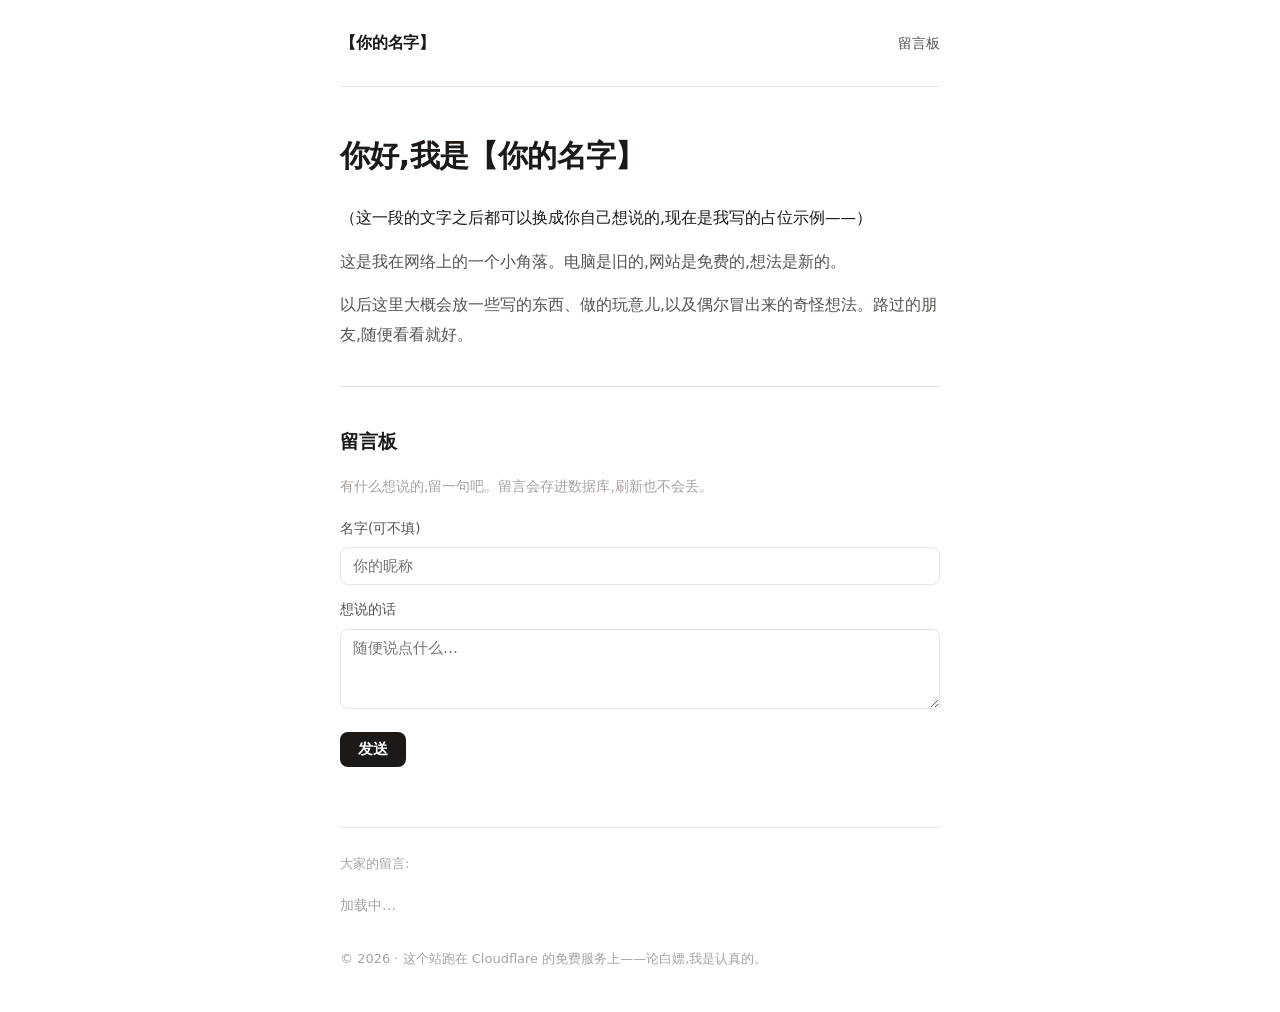
==== index.html @ 0cc672b4 "UI 去 AI 味:去掉渐变/emoji 卡片/技术堆砌,改素净排版与口语化文案" ====
<!DOCTYPE html>
<html lang="zh-CN">
<head>
  <meta charset="UTF-8">
  <meta name="viewport" content="width=device-width, initial-scale=1.0">
  <meta name="description" content="【你的名字】的小站">
  <title>【你的名字】· 小站</title>
  <style>
    :root {
      --text: #1c1917;
      --text-2: #57534e;
      --text-3: #a8a29e;
      --border: #e7e5e4;
      --accent: #1d4ed8;
    }

    * { box-sizing: border-box; margin: 0; padding: 0; }

    body {
      font-family: system-ui, -apple-system, "PingFang SC", "Hiragino Sans GB", "Microsoft YaHei", sans-serif;
      background: #ffffff;
      color: var(--text);
      line-height: 1.9;
      font-size: 15.5px;
      -webkit-font-smoothing: antialiased;
    }

    .wrap { max-width: 640px; margin: 0 auto; padding: 0 20px; }

    /* ---------- 页头 ---------- */
    header {
      display: flex; align-items: baseline; justify-content: space-between;
      padding: 28px 0; border-bottom: 1px solid var(--border);
    }
    .site-name { font-size: 16px; font-weight: 700; letter-spacing: -0.01em; }
    header a { color: var(--text-2); text-decoration: none; font-size: 14px; }
    header a:hover { color: var(--text); text-decoration: underline; }

    /* ---------- 正文 ---------- */
    main { padding: 40px 0 24px; }

    h1 { font-size: 30px; font-weight: 700; letter-spacing: -0.02em; margin-bottom: 20px; }
    .intro p { color: var(--text-2); margin-bottom: 14px; }
    .intro p:first-of-type { color: var(--text); }

    hr { border: none; border-top: 1px solid var(--border); margin: 36px 0; }

    h2 { font-size: 19px; font-weight: 700; margin-bottom: 14px; }
    .note { color: var(--text-3); font-size: 14px; }

    /* ---------- 留言 ---------- */
    label { display: block; font-size: 13.5px; color: var(--text-2); margin-bottom: 6px; }
    input, textarea {
      width: 100%; font-family: inherit; font-size: 15px; color: var(--text);
      background: #fff; border: 1px solid var(--border); border-radius: 8px;
      padding: 9px 12px; margin-bottom: 12px;
      transition: border-color .15s;
    }
    input:focus, textarea:focus { outline: none; border-color: var(--accent); }
    textarea { min-height: 80px; resize: vertical; }
    .form-foot { display: flex; align-items: center; justify-content: space-between; gap: 12px; }

    button {
      font-family: inherit; font-size: 14.5px; font-weight: 600;
      background: var(--text); color: #fff; border: none; border-radius: 8px;
      padding: 8px 18px; cursor: pointer;
      transition: opacity .15s;
    }
    button:hover { opacity: .85; }
    button:disabled { opacity: .5; cursor: not-allowed; }

    .hint { font-size: 13px; color: var(--text-3); }
    .hint.ok { color: #15803d; }
    .hint.err { color: #b91c1c; }

    .messages { list-style: none; margin-top: 16px; }
    .msg { padding: 12px 0; border-bottom: 1px solid var(--border); }
    .msg:last-child { border-bottom: none; }
    .m-head { display: flex; align-items: baseline; gap: 8px; }
    .m-name { font-weight: 600; font-size: 14.5px; }
    .m-time { font-size: 12.5px; color: var(--text-3); }
    .m-text { font-size: 14.5px; color: var(--text-2); word-break: break-word; }

    .empty { color: var(--text-3); font-size: 14px; margin-top: 16px; }

    /* ---------- 页脚 ---------- */
    footer {
      border-top: 1px solid var(--border);
      padding: 24px 0 40px; margin-top: 36px;
      color: var(--text-3); font-size: 13px;
    }

    @media (max-width: 480px) {
      h1 { font-size: 26px; }
      body { font-size: 15px; }
    }
  </style>
</head>
<body>
  <div class="wrap">
    <header>
      <span class="site-name">【你的名字】</span>
      <a href="#guestbook">留言板</a>
    </header>

    <main>
      <h1>你好,我是【你的名字】</h1>

      <section class="intro">
        <p>（这一段的文字之后都可以换成你自己想说的,现在是我写的占位示例——）</p>
        <p>这是我在网络上的一个小角落。电脑是旧的,网站是免费的,想法是新的。</p>
        <p>以后这里大概会放一些写的东西、做的玩意儿,以及偶尔冒出来的奇怪想法。路过的朋友,随便看看就好。</p>
      </section>

      <hr>

      <section id="guestbook">
        <h2>留言板</h2>
        <p class="note">有什么想说的,留一句吧。留言会存进数据库,刷新也不会丢。</p>
        <form id="form" style="margin-top:16px;">
          <label for="name">名字(可不填)</label>
          <input id="name" type="text" maxlength="20" placeholder="你的昵称" autocomplete="nickname">
          <label for="text">想说的话</label>
          <textarea id="text" maxlength="500" placeholder="随便说点什么…" required></textarea>
          <div class="form-foot">
            <button type="submit" id="btn">发送</button>
            <span class="hint" id="hint"></span>
          </div>
        </form>
      </section>
    </main>

    <footer>
      <div id="list-wrap">大家的留言:<div id="list"><p class="empty">加载中…</p></div></div>
      <p style="margin-top:28px;">© 2026 · 这个站跑在 Cloudflare 的免费服务上——论白嫖,我是认真的。</p>
    </footer>
  </div>

  <script>
    const form = document.getElementById('form');
    const hint = document.getElementById('hint');
    const btn = document.getElementById('btn');
    const list = document.getElementById('list');

    // 用户输入渲染前转义,防止 XSS
    function escapeHtml(s) {
      return s.replace(/[&<>"']/g, c => (
        { '&': '&amp;', '<': '&lt;', '>': '&gt;', '"': '&quot;', "'": '&#39;' }[c]
      ));
    }

    async function load() {
      const res = await fetch('/api/guestbook');
      const rows = await res.json();
      if (!rows.length) {
        list.innerHTML = '<p class="empty">一条留言还没有,来抢沙发吧。</p>';
        return;
      }
      list.innerHTML = '<ul class="messages">' +
        rows.map(r => `
          <li class="msg">
            <div class="m-head">
              <span class="m-name">${escapeHtml(r.name)}</span>
              <span class="m-time">${escapeHtml(r.created_at || '')}</span>
            </div>
            <div class="m-text">${escapeHtml(r.text)}</div>
          </li>`).join('') + '</ul>';
    }

    form.addEventListener('submit', async (e) => {
      e.preventDefault();
      const body = new URLSearchParams({ name: name.value, text: text.value });
      btn.disabled = true;
      hint.textContent = '发送中…';
      hint.className = 'hint';
      try {
        const res = await fetch('/api/guestbook', { method: 'POST', body });
        if (res.ok) {
          text.value = '';
          hint.textContent = '✅ 已收到。';
          hint.className = 'hint ok';
          load();
        } else {
          hint.textContent = '发送失败,稍后再试。';
          hint.className = 'hint err';
        }
      } catch {
        hint.textContent = '网络似乎不太好,稍后再试。';
        hint.className = 'hint err';
      }
      btn.disabled = false;
    });

    load();
  </script>
</body>
</html>
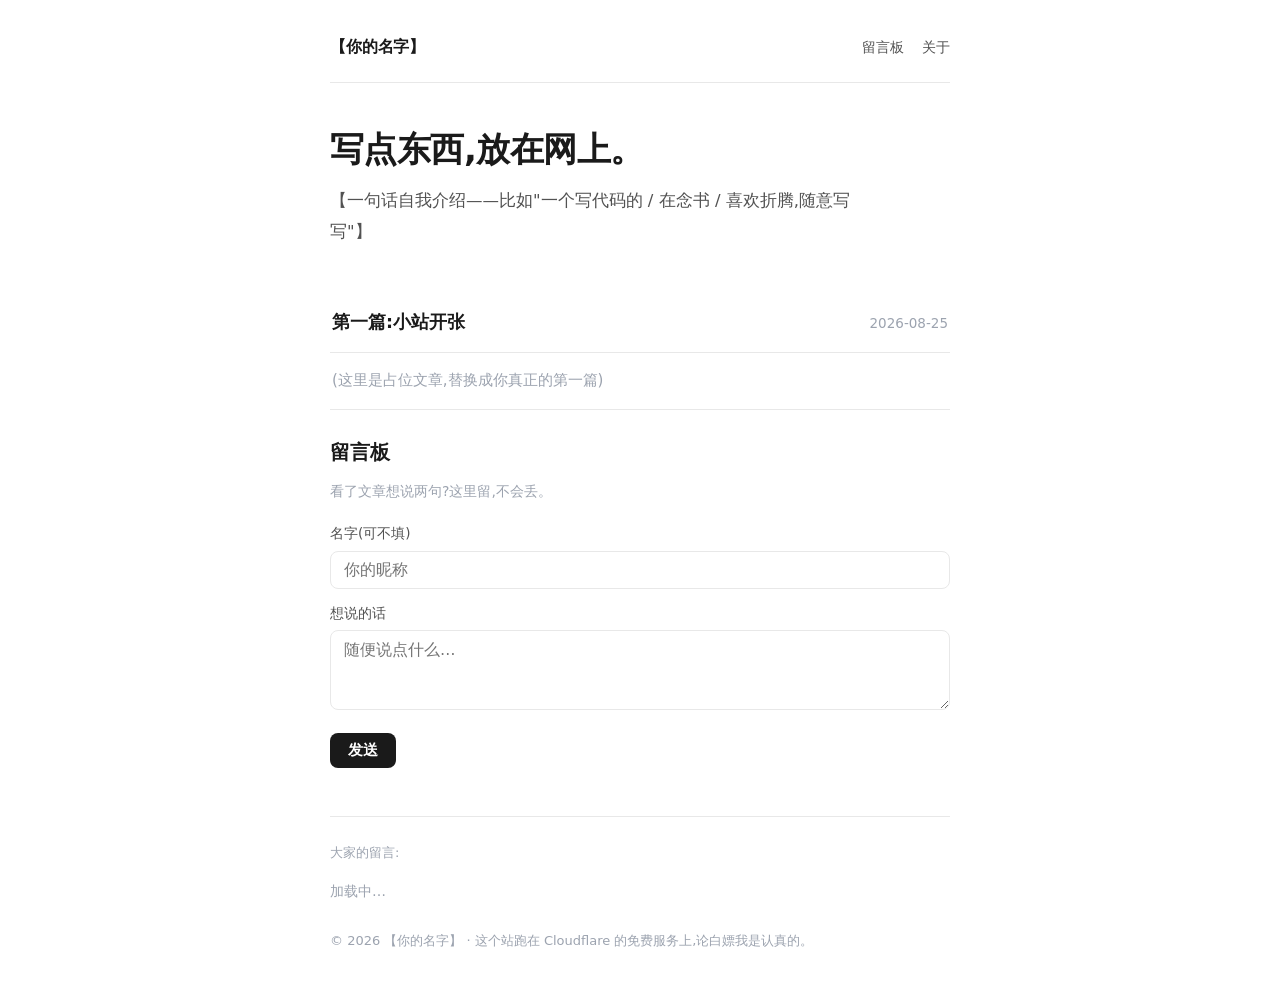
==== commit b4b5d2da: "博客版:极简文稿风格(借鉴 overreacted.io),文章列表 + 文章模板 + 发布指南" ====
--- a/index.html
+++ b/index.html
@@ -3,120 +3,36 @@
 <head>
   <meta charset="UTF-8">
   <meta name="viewport" content="width=device-width, initial-scale=1.0">
-  <meta name="description" content="【你的名字】的小站">
+  <meta name="description" content="【你的名字】的小站 — 写点东西的地方">
   <title>【你的名字】· 小站</title>
-  <style>
-    :root {
-      --text: #1c1917;
-      --text-2: #57534e;
-      --text-3: #a8a29e;
-      --border: #e7e5e4;
-      --accent: #1d4ed8;
-    }
-
-    * { box-sizing: border-box; margin: 0; padding: 0; }
-
-    body {
-      font-family: system-ui, -apple-system, "PingFang SC", "Hiragino Sans GB", "Microsoft YaHei", sans-serif;
-      background: #ffffff;
-      color: var(--text);
-      line-height: 1.9;
-      font-size: 15.5px;
-      -webkit-font-smoothing: antialiased;
-    }
-
-    .wrap { max-width: 640px; margin: 0 auto; padding: 0 20px; }
-
-    /* ---------- 页头 ---------- */
-    header {
-      display: flex; align-items: baseline; justify-content: space-between;
-      padding: 28px 0; border-bottom: 1px solid var(--border);
-    }
-    .site-name { font-size: 16px; font-weight: 700; letter-spacing: -0.01em; }
-    header a { color: var(--text-2); text-decoration: none; font-size: 14px; }
-    header a:hover { color: var(--text); text-decoration: underline; }
-
-    /* ---------- 正文 ---------- */
-    main { padding: 40px 0 24px; }
-
-    h1 { font-size: 30px; font-weight: 700; letter-spacing: -0.02em; margin-bottom: 20px; }
-    .intro p { color: var(--text-2); margin-bottom: 14px; }
-    .intro p:first-of-type { color: var(--text); }
-
-    hr { border: none; border-top: 1px solid var(--border); margin: 36px 0; }
-
-    h2 { font-size: 19px; font-weight: 700; margin-bottom: 14px; }
-    .note { color: var(--text-3); font-size: 14px; }
-
-    /* ---------- 留言 ---------- */
-    label { display: block; font-size: 13.5px; color: var(--text-2); margin-bottom: 6px; }
-    input, textarea {
-      width: 100%; font-family: inherit; font-size: 15px; color: var(--text);
-      background: #fff; border: 1px solid var(--border); border-radius: 8px;
-      padding: 9px 12px; margin-bottom: 12px;
-      transition: border-color .15s;
-    }
-    input:focus, textarea:focus { outline: none; border-color: var(--accent); }
-    textarea { min-height: 80px; resize: vertical; }
-    .form-foot { display: flex; align-items: center; justify-content: space-between; gap: 12px; }
-
-    button {
-      font-family: inherit; font-size: 14.5px; font-weight: 600;
-      background: var(--text); color: #fff; border: none; border-radius: 8px;
-      padding: 8px 18px; cursor: pointer;
-      transition: opacity .15s;
-    }
-    button:hover { opacity: .85; }
-    button:disabled { opacity: .5; cursor: not-allowed; }
-
-    .hint { font-size: 13px; color: var(--text-3); }
-    .hint.ok { color: #15803d; }
-    .hint.err { color: #b91c1c; }
-
-    .messages { list-style: none; margin-top: 16px; }
-    .msg { padding: 12px 0; border-bottom: 1px solid var(--border); }
-    .msg:last-child { border-bottom: none; }
-    .m-head { display: flex; align-items: baseline; gap: 8px; }
-    .m-name { font-weight: 600; font-size: 14.5px; }
-    .m-time { font-size: 12.5px; color: var(--text-3); }
-    .m-text { font-size: 14.5px; color: var(--text-2); word-break: break-word; }
-
-    .empty { color: var(--text-3); font-size: 14px; margin-top: 16px; }
-
-    /* ---------- 页脚 ---------- */
-    footer {
-      border-top: 1px solid var(--border);
-      padding: 24px 0 40px; margin-top: 36px;
-      color: var(--text-3); font-size: 13px;
-    }
-
-    @media (max-width: 480px) {
-      h1 { font-size: 26px; }
-      body { font-size: 15px; }
-    }
-  </style>
+  <link rel="stylesheet" href="style.css">
 </head>
 <body>
   <div class="wrap">
     <header>
-      <span class="site-name">【你的名字】</span>
-      <a href="#guestbook">留言板</a>
+      <a class="site-name" href="/">【你的名字】</a>
+      <nav>
+        <a href="/#guestbook">留言板</a>
+        <a href="/#about">关于</a>
+      </nav>
     </header>
 
     <main>
-      <h1>你好,我是【你的名字】</h1>
-
-      <section class="intro">
-        <p>（这一段的文字之后都可以换成你自己想说的,现在是我写的占位示例——）</p>
-        <p>这是我在网络上的一个小角落。电脑是旧的,网站是免费的,想法是新的。</p>
-        <p>以后这里大概会放一些写的东西、做的玩意儿,以及偶尔冒出来的奇怪想法。路过的朋友,随便看看就好。</p>
+      <section class="home-intro" id="about">
+        <h1>写点东西,放在网上。</h1>
+        <p>【一句话自我介绍——比如"一个写代码的 / 在念书 / 喜欢折腾,随意写写"】</p>
       </section>
 
-      <hr>
+      <ul class="posts">
+        <!-- 新文章发布 = 在这里加一行 <li><a href="posts/xxxx.html">标题</a><time>2026-08-25</time></li>
+             样式保持一行结构,别加多余标签 -->
+        <li><a href="posts/hello-world.html">第一篇:小站开张</a><time>2026-08-25</time></li>
+        <li class="empty-note">(这里是占位文章,替换成你真正的第一篇)</li>
+      </ul>
 
-      <section id="guestbook">
+      <section class="guestbook" id="guestbook">
         <h2>留言板</h2>
-        <p class="note">有什么想说的,留一句吧。留言会存进数据库,刷新也不会丢。</p>
+        <p class="notes">看了文章想说两句?这里留,不会丢。</p>
         <form id="form" style="margin-top:16px;">
           <label for="name">名字(可不填)</label>
           <input id="name" type="text" maxlength="20" placeholder="你的昵称" autocomplete="nickname">
@@ -131,8 +47,8 @@
     </main>
 
     <footer>
-      <div id="list-wrap">大家的留言:<div id="list"><p class="empty">加载中…</p></div></div>
-      <p style="margin-top:28px;">© 2026 · 这个站跑在 Cloudflare 的免费服务上——论白嫖,我是认真的。</p>
+      <div>大家的留言:<div id="list"><p class="empty">加载中…</p></div></div>
+      <p style="margin-top:24px;">© 2026 【你的名字】 · 这个站跑在 Cloudflare 的免费服务上,论白嫖我是认真的。</p>
     </footer>
   </div>
 
@@ -153,7 +69,7 @@
       const res = await fetch('/api/guestbook');
       const rows = await res.json();
       if (!rows.length) {
-        list.innerHTML = '<p class="empty">一条留言还没有,来抢沙发吧。</p>';
+        list.innerHTML = '<p class="empty">还一条都没有,来抢沙发吧。</p>';
         return;
       }
       list.innerHTML = '<ul class="messages">' +
--- a/style.css
+++ b/style.css
@@ -0,0 +1,134 @@
+/* 小站共享样式 —— 极简文稿型 */
+/* 借鉴自 overreacted.io 的气派:白纸黑字、单栏、排版呼吸感 */
+
+:root {
+  --ink: #1a1a1a;        /* 正文墨色 */
+  --ink-2: #525252;      /* 次要文字 */
+  --ink-3: #9ca3af;      /* 弱化文字(日期/注释) */
+  --paper: #ffffff;
+  --line: #e8e8e8;       /* 细分割线 */
+  --accent: #2563eb;     /* 唯一强调色:链接 */
+  --code-bg: #f6f6f6;
+}
+
+* { box-sizing: border-box; margin: 0; padding: 0; }
+
+body {
+  font-family: system-ui, -apple-system, "PingFang SC", "Hiragino Sans GB", "Microsoft YaHei", sans-serif;
+  background: var(--paper);
+  color: var(--ink);
+  font-size: 16.5px;
+  line-height: 1.85;
+  -webkit-font-smoothing: antialiased;
+}
+
+.wrap { max-width: 660px; margin: 0 auto; padding: 0 20px; }
+
+a { color: var(--accent); text-decoration: none; }
+a:hover { text-decoration: underline; text-underline-offset: 3px; }
+
+/* ---------- 页头 ---------- */
+header {
+  display: flex; align-items: baseline; justify-content: space-between;
+  padding: 32px 0 20px; border-bottom: 1px solid var(--line);
+  font-size: 15px;
+}
+.site-name { font-size: 16px; font-weight: 700; letter-spacing: -0.01em; color: var(--ink); }
+.site-name:hover { text-decoration: none; opacity: .8; }
+header nav { display: flex; gap: 18px; }
+header nav a { color: var(--ink-2); font-size: 14px; }
+header nav a:hover { color: var(--ink); text-decoration: underline; }
+
+/* ---------- 主页 ---------- */
+.home-intro { padding: 44px 0 8px; }
+.home-intro h1 { font-size: 34px; font-weight: 700; letter-spacing: -0.015em; line-height: 1.35; margin-bottom: 14px; }
+.home-intro p { color: var(--ink-2); max-width: 560px; }
+
+.posts { list-style: none; margin-top: 36px; }
+.posts li {
+  display: flex; align-items: baseline; justify-content: space-between; gap: 20px;
+  padding: 14px 2px; border-bottom: 1px solid var(--line);
+}
+.posts li a { color: var(--ink); font-size: 17.5px; font-weight: 600; }
+.posts li a:hover { color: var(--accent); }
+.posts time { color: var(--ink-3); font-size: 13.5px; flex-shrink: 0; }
+.posts .empty-note { color: var(--ink-3); font-size: 15px; }
+
+/* ---------- 正文区 ---------- */
+article { padding: 44px 0 24px; }
+article h1.title { font-size: 32px; font-weight: 700; letter-spacing: -0.015em; line-height: 1.4; margin-bottom: 8px; }
+article .meta { color: var(--ink-3); font-size: 14px; padding-bottom: 24px; margin-bottom: 28px; border-bottom: 1px solid var(--line); }
+
+article h2 { font-size: 23px; font-weight: 700; margin: 36px 0 12px; }
+article h3 { font-size: 19px; font-weight: 700; margin: 28px 0 10px; }
+article p { margin-bottom: 18px; }
+article ul, article ol { margin: 0 0 18px 24px; }
+article li { margin-bottom: 6px; }
+article blockquote {
+  border-left: 3px solid var(--line); margin: 20px 0; padding: 4px 0 4px 18px;
+  color: var(--ink-2);
+}
+article code {
+  background: var(--code-bg); border-radius: 4px; padding: 2px 6px;
+  font-family: ui-monospace, SFMono-Regular, Menlo, Consolas, monospace;
+  font-size: .85em;
+}
+article pre {
+  background: var(--code-bg); border-radius: 8px; padding: 14px 16px;
+  overflow-x: auto; margin: 20px 0;
+}
+article pre code { background: none; padding: 0; font-size: 13.5px; line-height: 1.65; }
+article img { max-width: 100%; border-radius: 8px; margin: 12px 0; }
+article hr { border: none; border-top: 1px solid var(--line); margin: 32px 0; }
+
+/* ---------- 留言板 ---------- */
+section.guestbook { padding: 24px 0 8px; }
+section.guestbook h2 { font-size: 20px; margin-bottom: 8px; }
+.notes { color: var(--ink-3); font-size: 14px; }
+
+label { display: block; font-size: 13.5px; color: var(--ink-2); margin-bottom: 5px; }
+input, textarea {
+  width: 100%; font-family: inherit; font-size: 15.5px; color: var(--ink);
+  background: #fff; border: 1px solid var(--line); border-radius: 8px;
+  padding: 9px 13px; margin-bottom: 12px;
+  transition: border-color .15s;
+}
+input:focus, textarea:focus { outline: none; border-color: var(--accent); }
+textarea { min-height: 80px; resize: vertical; }
+.form-foot { display: flex; align-items: center; justify-content: space-between; gap: 12px; }
+
+button {
+  font-family: inherit; font-size: 14.5px; font-weight: 600;
+  background: var(--ink); color: #fff; border: none; border-radius: 8px;
+  padding: 8px 18px; cursor: pointer;
+  transition: opacity .15s;
+}
+button:hover { opacity: .85; }
+button:disabled { opacity: .5; cursor: not-allowed; }
+.hint { font-size: 13px; color: var(--ink-3); }
+.hint.ok { color: #15803d; }
+.hint.err { color: #b91c1c; }
+
+.messages { list-style: none; margin-top: 14px; }
+.msg { padding: 11px 0; border-bottom: 1px solid var(--line); }
+.msg:last-child { border-bottom: none; }
+.m-head { display: flex; align-items: baseline; gap: 8px; }
+.m-name { font-weight: 600; font-size: 14.5px; }
+.m-time { font-size: 12.5px; color: var(--ink-3); }
+.m-text { font-size: 14.5px; color: var(--ink-2); word-break: break-word; }
+.empty { color: var(--ink-3); font-size: 14px; margin-top: 14px; }
+
+/* ---------- 页脚 ---------- */
+footer {
+  border-top: 1px solid var(--line);
+  padding: 24px 0 44px; margin-top: 40px;
+  color: var(--ink-3); font-size: 13px;
+}
+
+/* ---------- 移动端 ---------- */
+@media (max-width: 480px) {
+  body { font-size: 16px; }
+  .home-intro h1 { font-size: 28px; }
+  article h1.title { font-size: 27px; }
+  .posts li { flex-direction: column; gap: 2px; }
+}
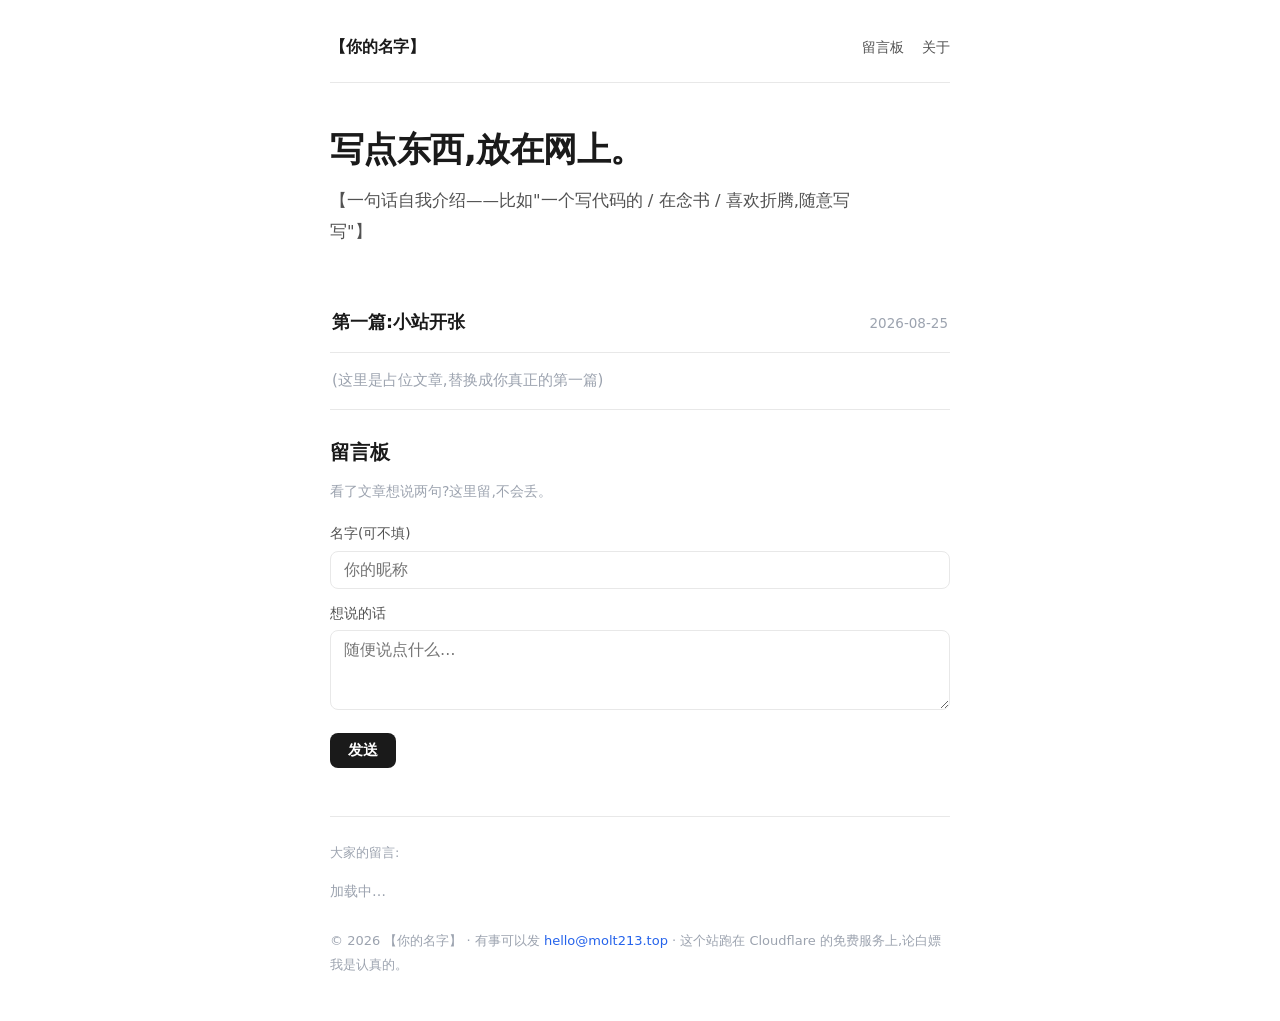
==== commit aeeb47a1: "页脚加联系方式:hello@molt213.top" ====
--- a/index.html
+++ b/index.html
@@ -48,7 +48,7 @@
 
     <footer>
       <div>大家的留言:<div id="list"><p class="empty">加载中…</p></div></div>
-      <p style="margin-top:24px;">© 2026 【你的名字】 · 这个站跑在 Cloudflare 的免费服务上,论白嫖我是认真的。</p>
+      <p style="margin-top:24px;">© 2026 【你的名字】 · 有事可以发 <a href="mailto:hello@molt213.top">hello@molt213.top</a> · 这个站跑在 Cloudflare 的免费服务上,论白嫖我是认真的。</p>
     </footer>
   </div>
 
@@ -57,6 +57,8 @@
     const hint = document.getElementById('hint');
     const btn = document.getElementById('btn');
     const list = document.getElementById('list');
+    const name = document.getElementById('name');
+    const text = document.getElementById('text');
 
     // 用户输入渲染前转义,防止 XSS
     function escapeHtml(s) {
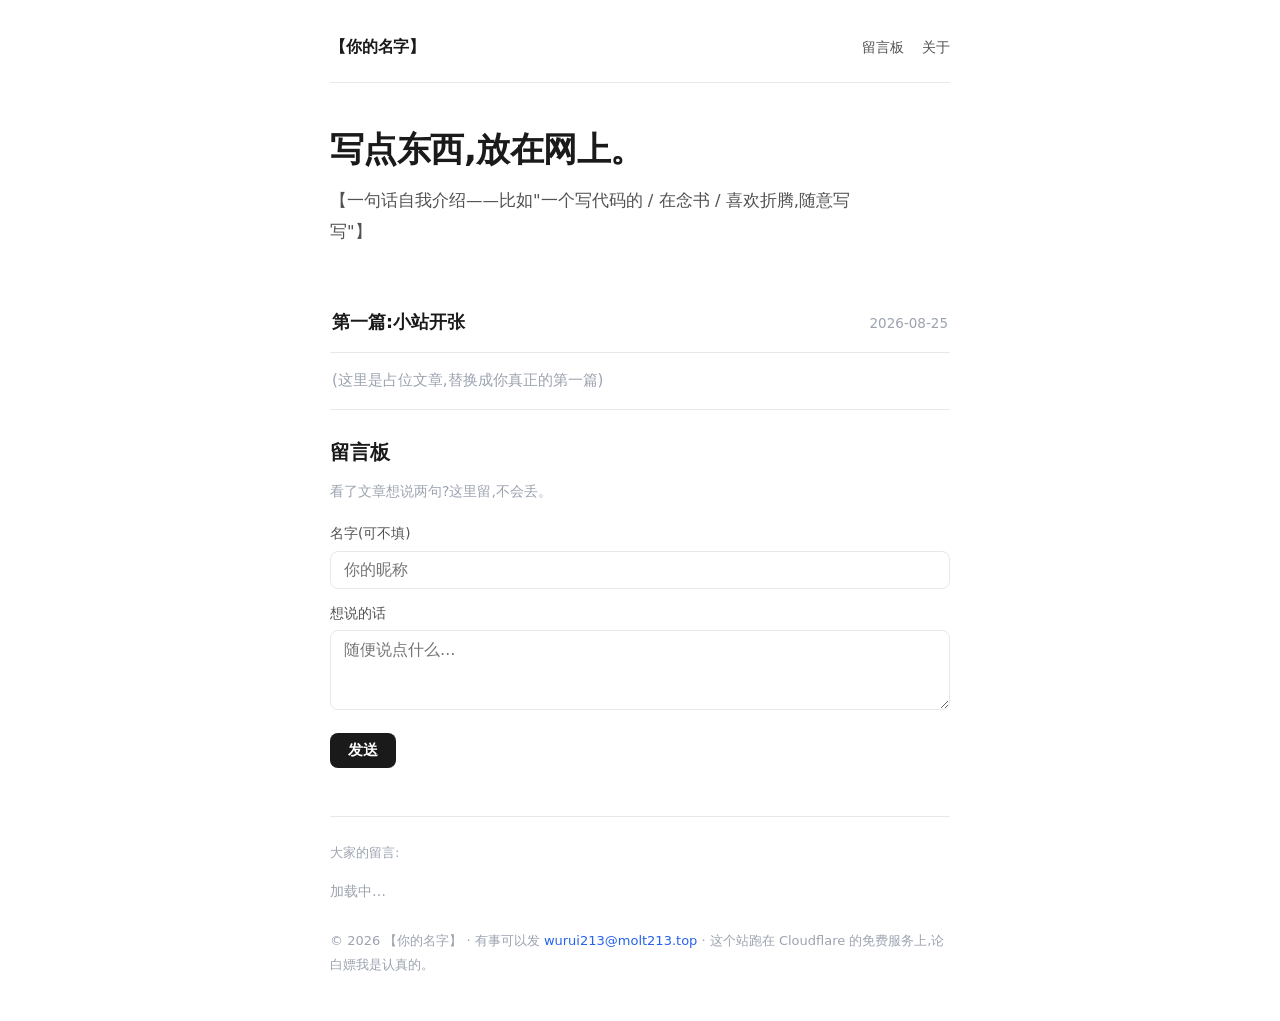
==== commit 286a253b: "页脚邮箱换成 wurui213@molt213.top" ====
--- a/index.html
+++ b/index.html
@@ -48,7 +48,7 @@
 
     <footer>
       <div>大家的留言:<div id="list"><p class="empty">加载中…</p></div></div>
-      <p style="margin-top:24px;">© 2026 【你的名字】 · 有事可以发 <a href="mailto:hello@molt213.top">hello@molt213.top</a> · 这个站跑在 Cloudflare 的免费服务上,论白嫖我是认真的。</p>
+      <p style="margin-top:24px;">© 2026 【你的名字】 · 有事可以发 <a href="mailto:wurui213@molt213.top">wurui213@molt213.top</a> · 这个站跑在 Cloudflare 的免费服务上,论白嫖我是认真的。</p>
     </footer>
   </div>
 
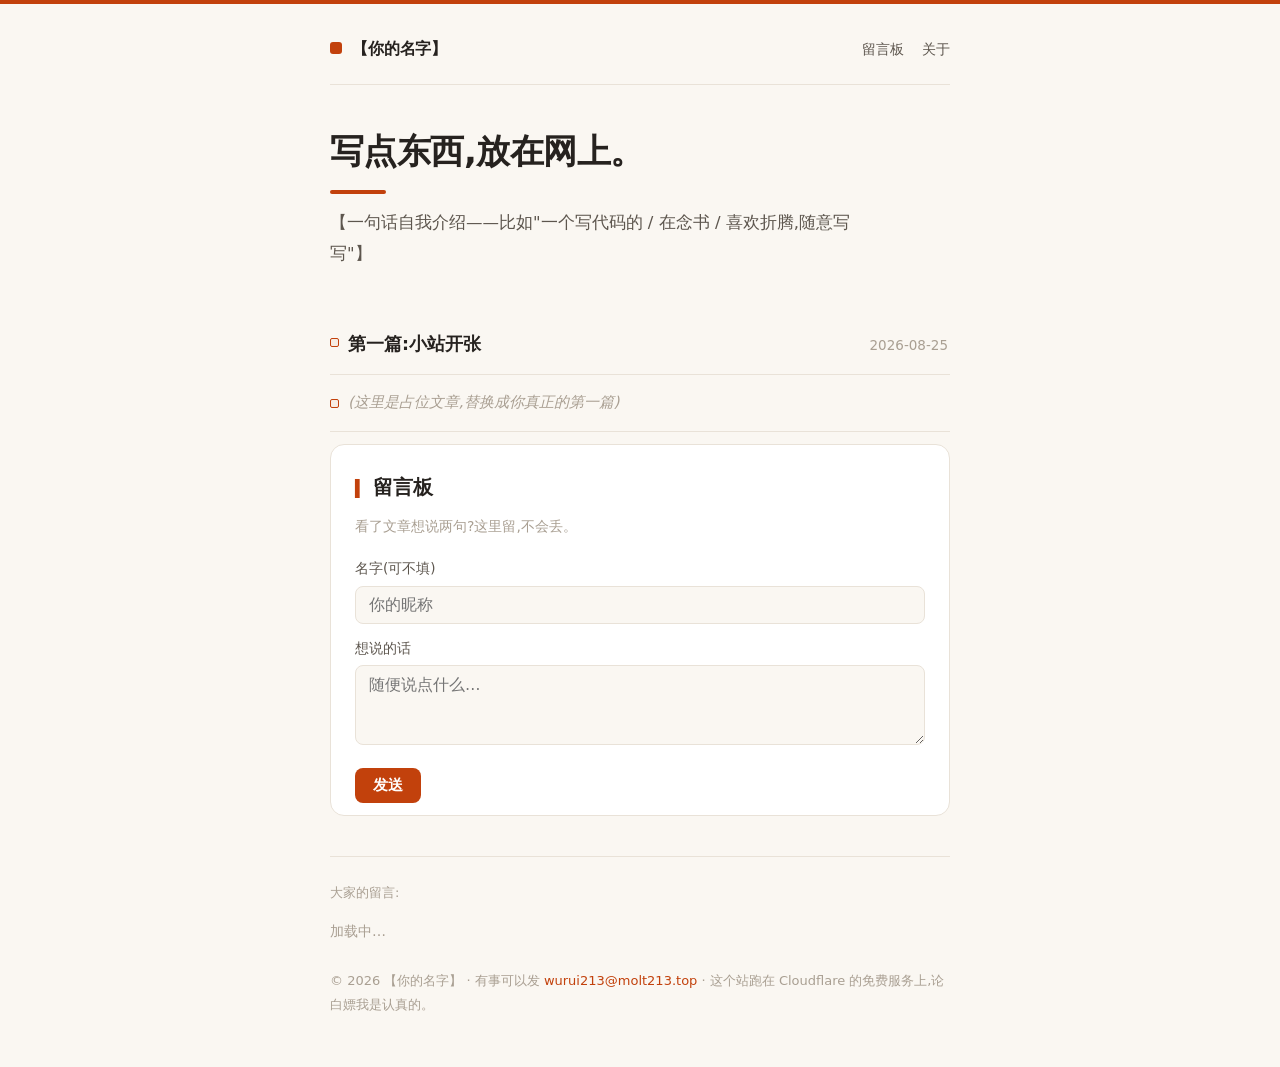
==== commit c09b6759: "访客计数接口(/api/views,KV 支撑,未绑定自动降级)+ 页脚统计展示" ====
--- a/index.html
+++ b/index.html
@@ -49,6 +49,7 @@
     <footer>
       <div>大家的留言:<div id="list"><p class="empty">加载中…</p></div></div>
       <p style="margin-top:24px;">© 2026 【你的名字】 · 有事可以发 <a href="mailto:wurui213@molt213.top">wurui213@molt213.top</a> · 这个站跑在 Cloudflare 的免费服务上,论白嫖我是认真的。</p>
+      <p class="stats" id="stats" style="margin-top:6px;"></p>
     </footer>
   </div>
 
@@ -110,6 +111,11 @@
     });
 
     load();
+
+    // 页脚统计:访客计数 + 开站天数(KV 支撑,未配好则静默隐藏)
+    fetch('/api/views').then(r => r.json()).then(d => {
+      if (d.ok) document.getElementById('stats').textContent = `被访问过 ${d.views} 次 · 开站第 ${d.days} 天`;
+    }).catch(() => {});
   </script>
 </body>
 </html>
--- a/style.css
+++ b/style.css
@@ -1,14 +1,19 @@
-/* 小站共享样式 —— 极简文稿型 */
-/* 借鉴自 overreacted.io 的气派:白纸黑字、单栏、排版呼吸感 */
+/* 小站共享样式 —— 扁平化纸墨风 */
+/* 配色:暖纸底 + 墨色文字 + 朱砂红点缀;色块/描边撑层次,无渐变无阴影 */
 
 :root {
-  --ink: #1a1a1a;        /* 正文墨色 */
-  --ink-2: #525252;      /* 次要文字 */
-  --ink-3: #9ca3af;      /* 弱化文字(日期/注释) */
-  --paper: #ffffff;
-  --line: #e8e8e8;       /* 细分割线 */
-  --accent: #2563eb;     /* 唯一强调色:链接 */
-  --code-bg: #f6f6f6;
+  --paper: #faf7f2;      /* 暖纸色背景 */
+  --card: #ffffff;       /* 卡片纸 */
+  --ink: #26221f;        /* 墨色正文 */
+  --ink-2: #5d564e;      /* 次要文字 */
+  --ink-3: #a99f92;      /* 弱化文字 */
+  --line: #e9e2d8;       /* 描边 */
+  --accent: #c2410c;     /* 朱砂红 */
+  --accent-dark: #9a3412;
+  --accent-soft: #f7ede4;/* 极淡朱砂 */
+  --code-bg: #f4efe7;
+  --ok: #15803d;
+  --err: #b91c1c;
 }
 
 * { box-sizing: border-box; margin: 0; padding: 0; }
@@ -20,7 +25,10 @@
   font-size: 16.5px;
   line-height: 1.85;
   -webkit-font-smoothing: antialiased;
+  border-top: 4px solid var(--accent); /* 顶部朱砂色带 */
 }
+
+::selection { background: var(--accent); color: #fff; }
 
 .wrap { max-width: 660px; margin: 0 auto; padding: 0 20px; }
 
@@ -30,14 +38,19 @@
 /* ---------- 页头 ---------- */
 header {
   display: flex; align-items: baseline; justify-content: space-between;
-  padding: 32px 0 20px; border-bottom: 1px solid var(--line);
+  padding: 30px 0 20px; border-bottom: 1px solid var(--line);
   font-size: 15px;
 }
 .site-name { font-size: 16px; font-weight: 700; letter-spacing: -0.01em; color: var(--ink); }
+.site-name::before { /* 扁平色块 logo */
+  content: ""; display: inline-block;
+  width: 12px; height: 12px; margin-right: 10px;
+  background: var(--accent); border-radius: 3px;
+}
 .site-name:hover { text-decoration: none; opacity: .8; }
 header nav { display: flex; gap: 18px; }
 header nav a { color: var(--ink-2); font-size: 14px; }
-header nav a:hover { color: var(--ink); text-decoration: underline; }
+header nav a:hover { color: var(--accent); text-decoration: none; }
 
 /* ---------- 主页 ---------- */
 .home-intro { padding: 44px 0 8px; }
@@ -46,70 +59,100 @@
 
 .posts { list-style: none; margin-top: 36px; }
 .posts li {
+  position: relative;
   display: flex; align-items: baseline; justify-content: space-between; gap: 20px;
-  padding: 14px 2px; border-bottom: 1px solid var(--line);
+  padding: 14px 2px 14px 18px; border-bottom: 1px solid var(--line);
 }
+.posts li::before { /* 行前的扁平小方块 */
+  content: ""; position: absolute; left: 0; top: 24px;
+  width: 7px; height: 7px; border-radius: 2px;
+  background: var(--accent-soft); border: 1px solid var(--accent);
+}
+.posts li:hover::before { background: var(--accent); }
 .posts li a { color: var(--ink); font-size: 17.5px; font-weight: 600; }
-.posts li a:hover { color: var(--accent); }
+.posts li a:hover { color: var(--accent); text-decoration: none; }
 .posts time { color: var(--ink-3); font-size: 13.5px; flex-shrink: 0; }
-.posts .empty-note { color: var(--ink-3); font-size: 15px; }
+.posts .empty-note { color: var(--ink-3); font-size: 15px; font-style: italic; }
 
-/* ---------- 正文区 ---------- */
+/* ---------- 文章 ---------- */
 article { padding: 44px 0 24px; }
 article h1.title { font-size: 32px; font-weight: 700; letter-spacing: -0.015em; line-height: 1.4; margin-bottom: 8px; }
+h1::after { /* 所有页面大标题共享的朱砂短横 */
+  content: ""; display: block;
+  width: 56px; height: 4px; margin-top: 16px;
+  background: var(--accent); border-radius: 2px;
+}
 article .meta { color: var(--ink-3); font-size: 14px; padding-bottom: 24px; margin-bottom: 28px; border-bottom: 1px solid var(--line); }
+article .meta::before { content: "✎ "; color: var(--accent); }
 
-article h2 { font-size: 23px; font-weight: 700; margin: 36px 0 12px; }
+article h2 {
+  font-size: 23px; font-weight: 700;
+  margin: 36px 0 12px; padding-left: 12px;
+  border-left: 4px solid var(--accent); /* 章节前的朱砂竖线 */
+}
 article h3 { font-size: 19px; font-weight: 700; margin: 28px 0 10px; }
 article p { margin-bottom: 18px; }
 article ul, article ol { margin: 0 0 18px 24px; }
 article li { margin-bottom: 6px; }
 article blockquote {
-  border-left: 3px solid var(--line); margin: 20px 0; padding: 4px 0 4px 18px;
+  background: var(--accent-soft);
+  border-left: 4px solid var(--accent);
+  border-radius: 0 10px 10px 0;
+  margin: 20px 0; padding: 12px 18px;
   color: var(--ink-2);
 }
 article code {
-  background: var(--code-bg); border-radius: 4px; padding: 2px 6px;
+  background: var(--code-bg); border: 1px solid var(--line);
+  border-radius: 4px; padding: 2px 6px;
   font-family: ui-monospace, SFMono-Regular, Menlo, Consolas, monospace;
   font-size: .85em;
 }
 article pre {
-  background: var(--code-bg); border-radius: 8px; padding: 14px 16px;
+  background: var(--code-bg); border: 1px solid var(--line);
+  border-radius: 10px; padding: 14px 16px;
   overflow-x: auto; margin: 20px 0;
 }
-article pre code { background: none; padding: 0; font-size: 13.5px; line-height: 1.65; }
+article pre code { background: none; border: none; padding: 0; font-size: 13.5px; line-height: 1.65; }
 article img { max-width: 100%; border-radius: 8px; margin: 12px 0; }
 article hr { border: none; border-top: 1px solid var(--line); margin: 32px 0; }
 
 /* ---------- 留言板 ---------- */
-section.guestbook { padding: 24px 0 8px; }
-section.guestbook h2 { font-size: 20px; margin-bottom: 8px; }
+section.guestbook {
+  background: var(--card); border: 1px solid var(--line);
+  border-radius: 14px; padding: 24px 24px 12px;
+  margin-top: 12px;
+}
+section.guestbook h2 { font-size: 20px; margin-bottom: 8px; color: var(--ink); }
+section.guestbook h2::before { content: "▍"; color: var(--accent); margin-right: 6px; font-size: 16px; }
 .notes { color: var(--ink-3); font-size: 14px; }
 
 label { display: block; font-size: 13.5px; color: var(--ink-2); margin-bottom: 5px; }
 input, textarea {
   width: 100%; font-family: inherit; font-size: 15.5px; color: var(--ink);
-  background: #fff; border: 1px solid var(--line); border-radius: 8px;
+  background: var(--paper); border: 1px solid var(--line); border-radius: 8px;
   padding: 9px 13px; margin-bottom: 12px;
-  transition: border-color .15s;
+  transition: border-color .15s, background .15s;
 }
-input:focus, textarea:focus { outline: none; border-color: var(--accent); }
+input:focus, textarea:focus {
+  outline: none; border-color: var(--accent);
+  background: #fff; box-shadow: 0 0 0 3px rgba(194, 65, 12, .10);
+}
 textarea { min-height: 80px; resize: vertical; }
 .form-foot { display: flex; align-items: center; justify-content: space-between; gap: 12px; }
 
 button {
   font-family: inherit; font-size: 14.5px; font-weight: 600;
-  background: var(--ink); color: #fff; border: none; border-radius: 8px;
+  background: var(--accent); color: #fff; border: none; border-radius: 8px;
   padding: 8px 18px; cursor: pointer;
-  transition: opacity .15s;
+  transition: background .15s;
 }
-button:hover { opacity: .85; }
+button:hover { background: var(--accent-dark); }
 button:disabled { opacity: .5; cursor: not-allowed; }
 .hint { font-size: 13px; color: var(--ink-3); }
-.hint.ok { color: #15803d; }
-.hint.err { color: #b91c1c; }
+.hint.ok { color: var(--ok); }
+.hint.err { color: var(--err); }
 
-.messages { list-style: none; margin-top: 14px; }
+.messages { list-style: none; margin-top: 10px; }
 .msg { padding: 11px 0; border-bottom: 1px solid var(--line); }
 .msg:last-child { border-bottom: none; }
 .m-head { display: flex; align-items: baseline; gap: 8px; }
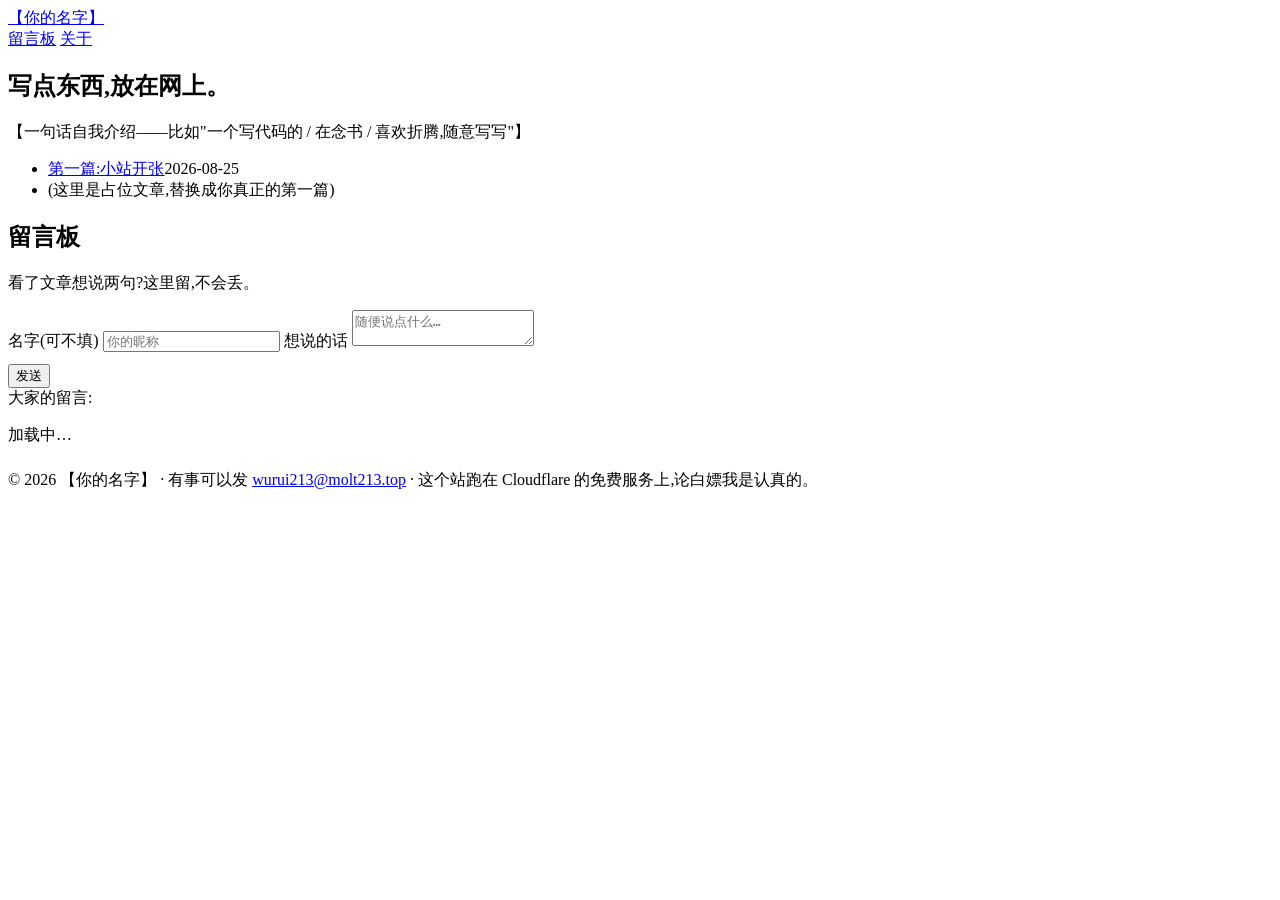
==== commit 3e59235e: "留言板加 Turnstile 人机验证:前端组件+后端校验(密钥未配自动放行)" ====
--- a/index.html
+++ b/index.html
@@ -6,6 +6,7 @@
   <meta name="description" content="【你的名字】的小站 — 写点东西的地方">
   <title>【你的名字】· 小站</title>
   <link rel="stylesheet" href="style.css">
+  <script src="https://challenges.cloudflare.com/turnstile/v0/api.js" async defer></script>
 </head>
 <body>
   <div class="wrap">
@@ -38,6 +39,7 @@
           <input id="name" type="text" maxlength="20" placeholder="你的昵称" autocomplete="nickname">
           <label for="text">想说的话</label>
           <textarea id="text" maxlength="500" placeholder="随便说点什么…" required></textarea>
+          <div class="cf-turnstile" style="margin:12px 0;" data-sitekey="REPLACE_WITH_SITEKEY"></div>
           <div class="form-foot">
             <button type="submit" id="btn">发送</button>
             <span class="hint" id="hint"></span>
@@ -88,7 +90,13 @@
 
     form.addEventListener('submit', async (e) => {
       e.preventDefault();
-      const body = new URLSearchParams({ name: name.value, text: text.value });
+      const token = (window.turnstile && turnstile.getResponse()) || '';
+      if (!token) {
+        hint.textContent = '请先完成人机验证';
+        hint.className = 'hint err';
+        return;
+      }
+      const body = new URLSearchParams({ name: name.value, text: text.value, token });
       btn.disabled = true;
       hint.textContent = '发送中…';
       hint.className = 'hint';
@@ -98,9 +106,11 @@
           text.value = '';
           hint.textContent = '✅ 已收到。';
           hint.className = 'hint ok';
+          if (window.turnstile) turnstile.reset();
           load();
         } else {
-          hint.textContent = '发送失败,稍后再试。';
+          const err = await res.json().catch(() => ({}));
+          hint.textContent = err.error || '发送失败,稍后再试。';
           hint.className = 'hint err';
         }
       } catch {
